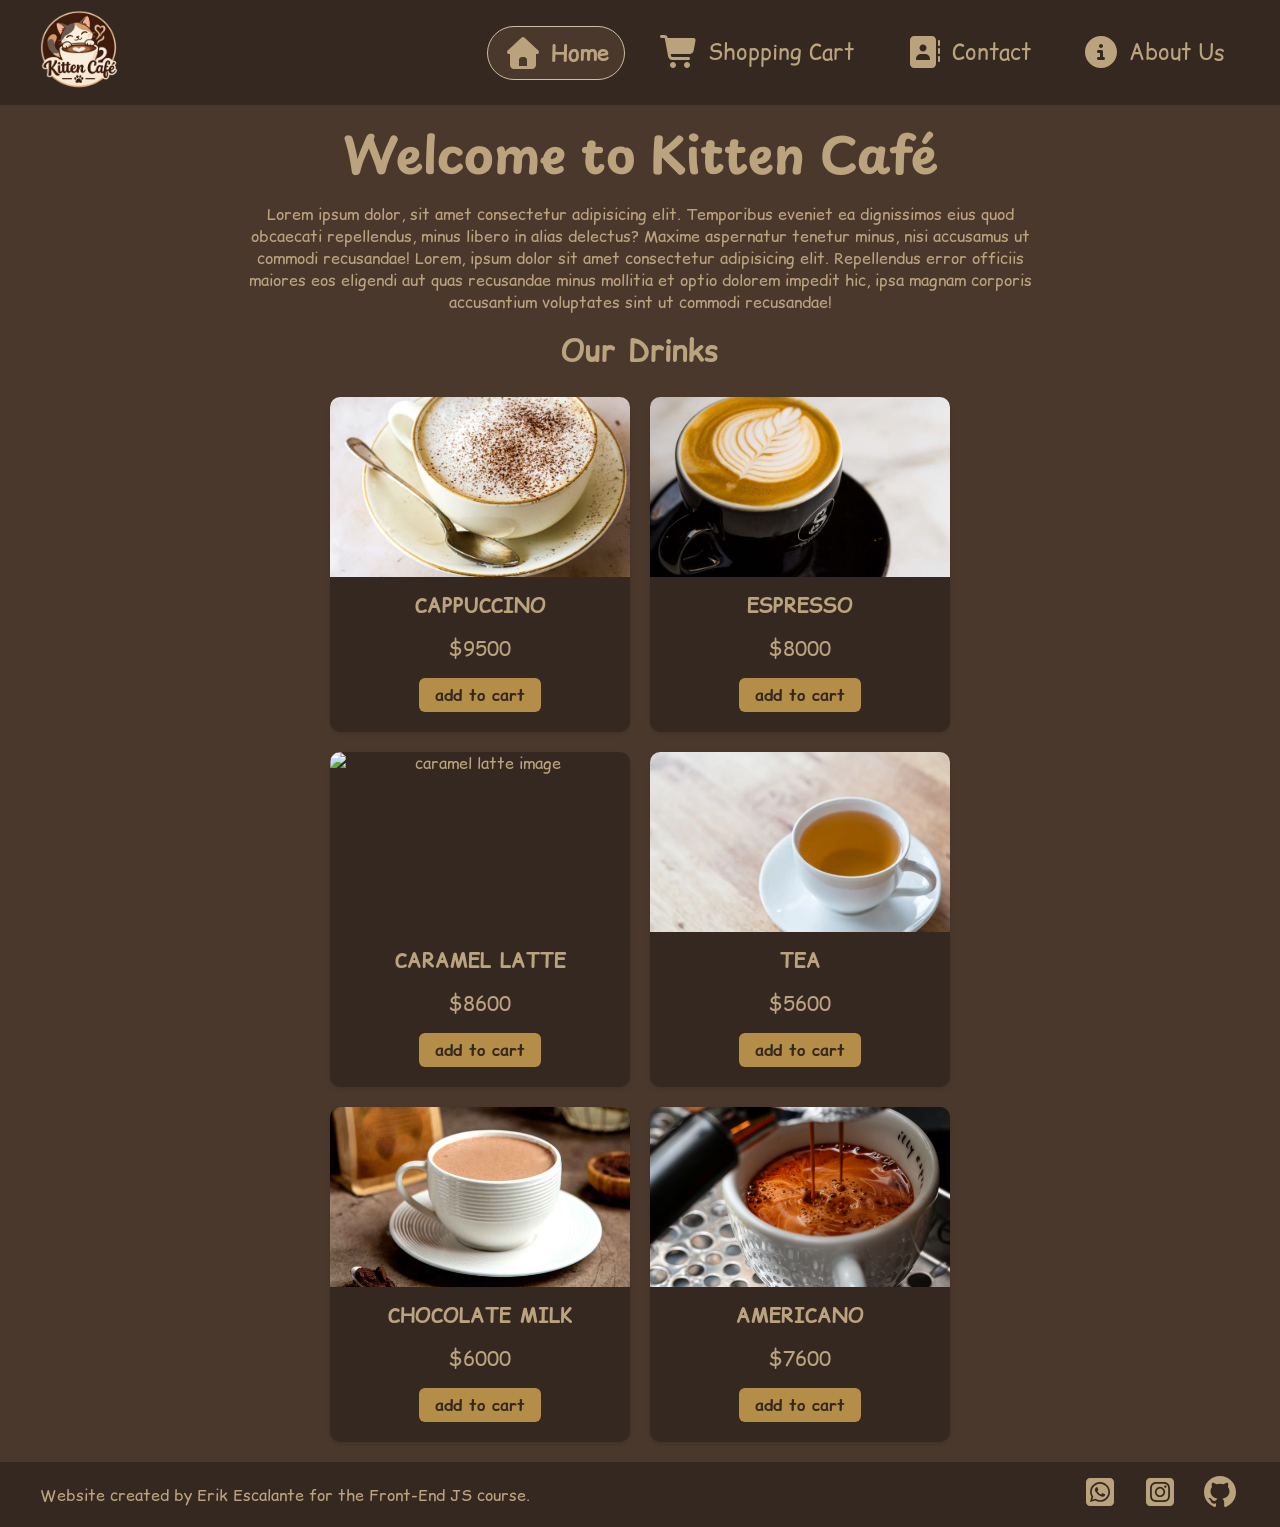
==== index.html @ aff7d435 "tarjetas de la sección drinks agregada mediante js" ====
<!DOCTYPE html>
<html lang="en">
<head>
    <meta charset="UTF-8">
    <meta name="viewport" content="width=device-width, initial-scale=1.0">

    <link rel="icon" type="image/png" href="./img/kitten-cafe-tab.png">

    <link rel="stylesheet" href="./css/styles.css">
    <title>Kitten Café • Home Page</title>
</head>
<body>
    <header>
        <div class="div-logo">
            <a href="./index.html">
                <img class="logo" src="./img/kitten-cafe-logo.png" alt="Logo Kitten Café">
            </a>
        </div>
        <nav class="header-nav">
            <ul class="header-list">
                <li>
                    <a href="./index.html" class="active">
                        <img class="nav-img" src="./img/home.svg" alt="home page link">
                        Home
                    </a>
                </li>
                <li>
                    <a href="./pages/shopping-cart.html">
                        <img class="nav-img" src="./img/cart-shopping.svg" alt="shopping cart page link">
                        Shopping Cart
                    </a>
                </li>
                <li>
                    <a href="./pages/contact.html">
                        <img class="nav-img" src="./img/contact.svg" alt="contact page link">
                        Contact
                    </a>
                </li>
                <li>
                    <a href="./pages/about.html">
                        <img class="nav-img" src="./img/about.svg" alt="about page link">
                        About Us
                    </a>
                </li>
            </ul>
        </nav>
    </header>
    <main>
        <div class="welcome">
            <h1>Welcome to Kitten Café</h1>
            <p>Lorem ipsum dolor, sit amet consectetur adipisicing elit. Temporibus eveniet ea dignissimos eius quod obcaecati repellendus, minus libero in alias delectus? Maxime aspernatur tenetur minus, nisi accusamus ut commodi recusandae! Lorem, ipsum dolor sit amet consectetur adipisicing elit. Repellendus error officiis maiores eos eligendi aut quas recusandae minus mollitia et optio dolorem impedit hic, ipsa magnam corporis accusantium voluptates sint ut commodi recusandae!</p>
        </div>
        <div id="main-grid-index">               
        <!-- <h2>Our drinks</h2>
            <section class="products">
                <article class="card">
                    <img src="./img/cappuccino.jpeg" alt="cappuccino image">
                    <h3>CAPPUCCINO</h3>
                    <p class="product-price">$9.800</p>
                    <button class="btn">add to cart</button>
                </article>
                <article class="card">
                    <img src="./img/espresso.jpg" alt="espresso image">
                    <h3>ESPRESSO</h3>
                    <p class="product-price">$8.000</p>
                    <button class="btn">add to cart</button>
                </article>
                <article class="card">
                    <img src="./img/caramel-latte.jpg" alt="caramel latte image">                    
                    <h3>CARAMEL LATTE</h3>
                    <p class="product-price">$8.600</p>
                    <button class="btn">add to cart</button>
                </article>
                <article class="card">
                    <img src="./img/te.webp" alt="tea image">                    
                    <h3>TEA</h3>
                    <p class="product-price">$5.600</p>
                    <button class="btn">add to cart</button>
                </article>
                <article class="card">
                    <img src="./img/chocolate-caliente.png" alt="milk shake image">                    
                    <h3>CHOCOLATE MILK</h3>
                    <p class="product-price">$6.000</p>
                    <button class="btn">add to cart</button>
                </article>
                <article class="card">
                    <img src="./img/americano.jpg" alt="americano coffee image">
                    <h3>AMERICANO</h3>
                    <p class="product-price">$9.600</p>
                    <button class="btn">add to cart</button>
                </article>
            </section>
            <h2>Our desserts</h2>
            <section class="products">
                <article class="card">
                    <img src="./img/churros.jpeg" alt="churros image">
                    <h3>CHURROS x6</h3>
                    <p class="product-price">$8.200</p>
                    <button class="btn">add to cart</button>
                </article>
                <article class="card">
                    <img src="./img/brownie.jpg" alt="brownie image">
                    <h3>BROWNIE</h3>
                    <p class="product-price">$4.200</p>
                    <button class="btn">add to cart</button>
                </article>
                <article class="card">
                    <img src="./img/flan.jpg" alt="flan image">                    
                    <h3>FLAN</h3>
                    <p class="product-price">$3.600</p>
                    <button class="btn">add to cart</button>
                </article>
                <article class="card">
                    <img src="./img/chocotorta.jpg" alt="chocotorta image">
                    <h3>CHOCOTORTA</h3>
                    <p class="product-price">$4.600</p>
                    <button class="btn">add to cart</button>
                </article>
                <article class="card">
                    <img src="./img/tiramisu.jpg" alt="tiramisu image">                    
                    <h3>TIRAMISU</h3>
                    <p class="product-price">$4.200</p>
                    <button class="btn">add to cart</button>
                </article>
                <article class="card">
                    <img src="./img/bread-pudding.jpg" alt="bread pudding image">                    
                    <h3>BREAD PUDDING</h3>
                    <p class="product-price">$3.600</p>
                    <button class="btn">add to cart</button>
                </article>
            </section>
            <h2>Kitten Combos</h2>
            <section class="products">
                <article class="card combo-card">
                    <span class="badge">15% OFF</span>  
                    <img src="./img/cafe-medialunas.png" alt="coffee and croissant combo">
                    <h3>COFFEE & 2 CROISSANTS</h3>
                    <div class="price-container">
                        <span class="old-price">$12.499</span>
                        <span class="product-price">$11.000</span>
                    </div>
                    <button class="btn">add to cart</button>
                </article>
                <article class="card combo-card">
                    <span class="badge">15% OFF</span>
                    <img src="./img/cappuccino-and-brownie.png" alt="coffee and brownie combo">
                    <h3>COFFEE & BROWNIE</h3>
                    <div class="price-container">
                        <span class="old-price">$14.000</span>
                        <span class="product-price">$12.000</span>
                    </div>
                    <button class="btn">add to cart</button>
                </article>
                <article class="card combo-card">
                    <span class="badge">10% OFF</span>
                    <img src="./img/chocolate-churros.jpg" alt="coffee and churros combo">
                    <h3>CHOCOLATE & 3 CHURROS</h3>
                    <div class="price-container">
                        <span class="old-price">$11.200</span>
                        <span class="product-price">$10.000</span>
                    </div>
                    <button class="btn">add to cart</button>
                </article>
            </section> -->
        </div>
    </main>
    <footer>
        <p class="paragraph">Website created by Erik Escalante for the Front-End JS course.</p>
        <ul class="footer-list">
            <li>
                <a> <!--https://wa.me/qr/GWYOV75KR3HXA1-->
                    <img class="footer-icon" src="./img/whatsapp.svg" alt="whatsapp account">
                </a>
            </li>
            <li>
                <a>  <!--https://www.instagram.com/_erikescalante-->
                    <img class="footer-icon" src="./img/instagram.svg" alt="instagram account">
                </a>
            </li>
            <li>
                <a> <!--https://github.com/erikescalante-->
                    <img class="footer-icon" src="./img/github.svg" alt="github account">
                </a>
            </li>
        </ul>
    </footer>
    <script src="./js/index.js" type="module"></script>
</body>
</html>
---- css/styles.css ----
/* -------------------------------------------------------------------------*/
/*                                  General                                 */
/* -------------------------------------------------------------------------*/

/* ------------------------- DECLARACIÓN DE FUENTES ------------------------- */

@font-face {
    font-family: 'Playpen Sans';
    src: url('../fonts/PlaypenSans-VariableFont_wght.ttf') format('truetype');
    font-weight: 100 800;
    font-style: normal;
    font-display: swap;
}

@font-face {
    font-family: 'Comic Relief';
    src: url('../fonts/ComicRelief-Regular.ttf') format('truetype');
    font-weight: 400;
    font-style: normal;
    font-display: swap;
}

@font-face {
    font-family: 'Comic Relief';
    src: url('../fonts/ComicRelief-Bold.ttf') format('truetype');
    font-weight: 700;
    font-style: normal;
    font-display: swap;
}

* {
    margin: 0;
    padding: 0;
    box-sizing: border-box;
}

::selection {
  background-color: #bba37e;
  color: #fff8f0;
}

html {
    font-size: 62.5%;
}

body {
    font-family: "Comic Relief" ,sans-serif;
    font-size: 1.6rem;
    background-color: #4A382C;
    color: #bba37e;

    display: flex;
    flex-direction: column;
    min-height: 100vh;
}

main {
    width: 90%;
    max-width: 200rem;
    margin: 0 auto;
    padding-bottom: 2rem;
    flex: 1;

    display: flex;
    flex-direction: column;
    align-items: center;
}

h1 {
    font-family: "Playpen Sans";
    font-size: 5rem;
    line-height: 1.15;
    margin: 2rem 0;
}

h2 {
    font-size: 3rem;
    line-height: 1.15;
    margin: 2rem 0;
    align-self: flex-start;
}

/* ----------------------------- HEADER Y FOOTER ---------------------------- */

header, footer {
    background: #342820;
    color: inherit;
    width: 100%;
    padding: 1rem 4rem;
    height: auto;

    display: flex;
    justify-content: space-between;
    align-items: center ;
    flex-wrap: wrap;
    
}

footer {
    font-size: 1.6rem;
}

.logo {
    width: 8rem;
    height: 8rem;
}

.header-nav a {
    font-size: 2.2rem;
    text-decoration: none;
    color: inherit;

    display: inline-flex;
    align-items: center;
    gap: 0.8rem;
    
    padding: 0.6rem 1.5rem;
}

.nav-img, .footer-icon {
    width: 4rem;
    height: 4rem;
}

.header-list, .footer-list{
    list-style: none;
    display: flex;
    flex-wrap: wrap;
    gap: 2rem;
}

/* -------------------------------------------------------------------------*/
/*                                  HOME                                    */
/* -------------------------------------------------------------------------*/

#main-grid-index {
    width: 100%;
    max-width: 94rem;
    display: flex;
    flex-direction: column;
    align-items: center;
    gap: 1rem;
    text-align: center;
}

.products {
    width: 100%;
    display: flex;
    justify-content: center;
    gap: 2rem;
    flex-wrap: wrap;
}

.welcome, .contact{
    display: flex;
    flex-direction: column;
    width: 100%; 
    max-width: 94rem;
    text-align: center;
}

.main-paragraph {
    font-size: 2rem;
}

h2 {
    text-align: left;
}

/* -------------------------- TARJETAS DE PRODUCTOS ------------------------- */
.card {
    width: 30rem;
    background: #342820;
    border: 0px solid;
    border-radius: 1rem;
    overflow: hidden;

    display: flex;
    flex-direction: column;
    align-items: center;
    text-align: center;
    gap: 1rem;
    padding-bottom: 2rem;

    box-shadow: 0 2px 4px rgba(0, 0, 0, 0.1);
    transition: transform 0.3s ease, box-shadow 0.3s ease;
}

.card > img {
    width: 100%;
    height: 18rem;
    object-fit: cover;
}

.btn{
    border: none;
    padding: 0.6rem 1.6rem;
    background: #b48d49;
    border-radius: 0.6rem;
    color: #342820;

    font-size: 1.6rem;
    font-weight: bold;
    font-family: inherit;
    
    cursor: pointer;
    margin-top: auto;
}

.card:hover{
  transform: translateY(-7px);
  box-shadow: 0 8px 16px rgba(0, 0, 0, 0.2);
  border: 2px;
  border-color: #bba37e;
}

.card h3, .product-price{
    font-size: 2rem;
    margin: 0.5rem 0;
}

.product-price {
    margin-top: auto;
}

.logo:hover,  
.header-list li:hover, 
.btn:hover { 
    transform: scale(1.05); 
    transition: 0.3s; 
}

.btn:active {
    transform: scale(1);
    background-color: #fff8f0;
    color: #bba37e;
    transition: none;  /*Cambio de color del botón sin transición (me gusta más así, je)*/
}

.footer-icon:hover {
    transform: scale(1.15); 
    transition: 0.3s; 
}

.header-nav a.active {
    background-color: #4A382C;
    border-radius: 3rem;
    border: 0.1px solid #ccbda4;
    font-weight: bold;
}

/* ------------------------------- PROMOCIONES ------------------------------ */

.combo-card {
    position: relative;
}

/* Etiqueta flotante de descuento */
.badge {
    position: absolute;
    top: 1rem;
    right: 1rem;
    background-color: #e63946;
    color: #ffffff;
    font-size: 1.4rem;
    font-weight: bold;
    padding: 0.4rem 1rem;
    border-radius: 2rem;
}

.price-container {
    display: flex;
    align-items: center;
    gap: 1rem;
    margin-top: auto;
}

.old-price {
    font-size: 1.6rem;
    text-decoration: line-through;
}

/* -------------------------------------------------------------------------- */
/*                                  CONTACTO                                  */
/* -------------------------------------------------------------------------- */

.contact-form {
    width: 100%;
    max-width: 60rem;
    background: #342820;
    border: 0px solid;
    border-radius: 1rem;

    font-size: 2rem;
    display: flex;
    flex-direction: column;
    justify-content: flex-start;
    align-items:stretch;
    gap: 2rem;
    padding: 2rem 3rem;
    margin: 3rem 0;

    box-shadow: 0 2px 4px rgba(0, 0, 0, 0.1);
}

.input-group {
    display: flex;
    flex-direction: column;
    gap: 0.8rem;
    margin-bottom: 2rem;
}

.input-group input,
.input-group textarea {
  min-width: 100%;
  max-width: 100%;
  padding: 1.2rem;
  font-size: 1.6rem;

  color: #2a1e35;
  background-color: #fff7fb;

  border: 2px solid #6e5a8e;
  border-radius: 0.8rem;

  outline: none;
}

.input-group textarea {
  min-height: 15rem;
  max-height: 25rem;
}

.contact {
  width: 100%;
  display: flex;
  flex-direction: column;
  align-items: center;
}
/* -------------------------------------------------------------------------- */
/*                                   CARRITO                                  */
/* -------------------------------------------------------------------------- */



/* -------------------------------------------------------------------------- */
/*                                MEDIA QUERIES                               */
/* -------------------------------------------------------------------------- */

@media (min-width: 140rem) { 
        #main-grid-index, .welcome {
        max-width: 190rem; 
    }
}

@media (max-width: 90rem) {
    h2 {
        align-self: center;
    }
    .products, .welcome {
        max-width: 80rem; 
    }
}

@media (max-width: 650px) {
    .header-nav, .header-list {
        flex-direction: column;
        justify-content: center;
        margin: 0;
    }
}
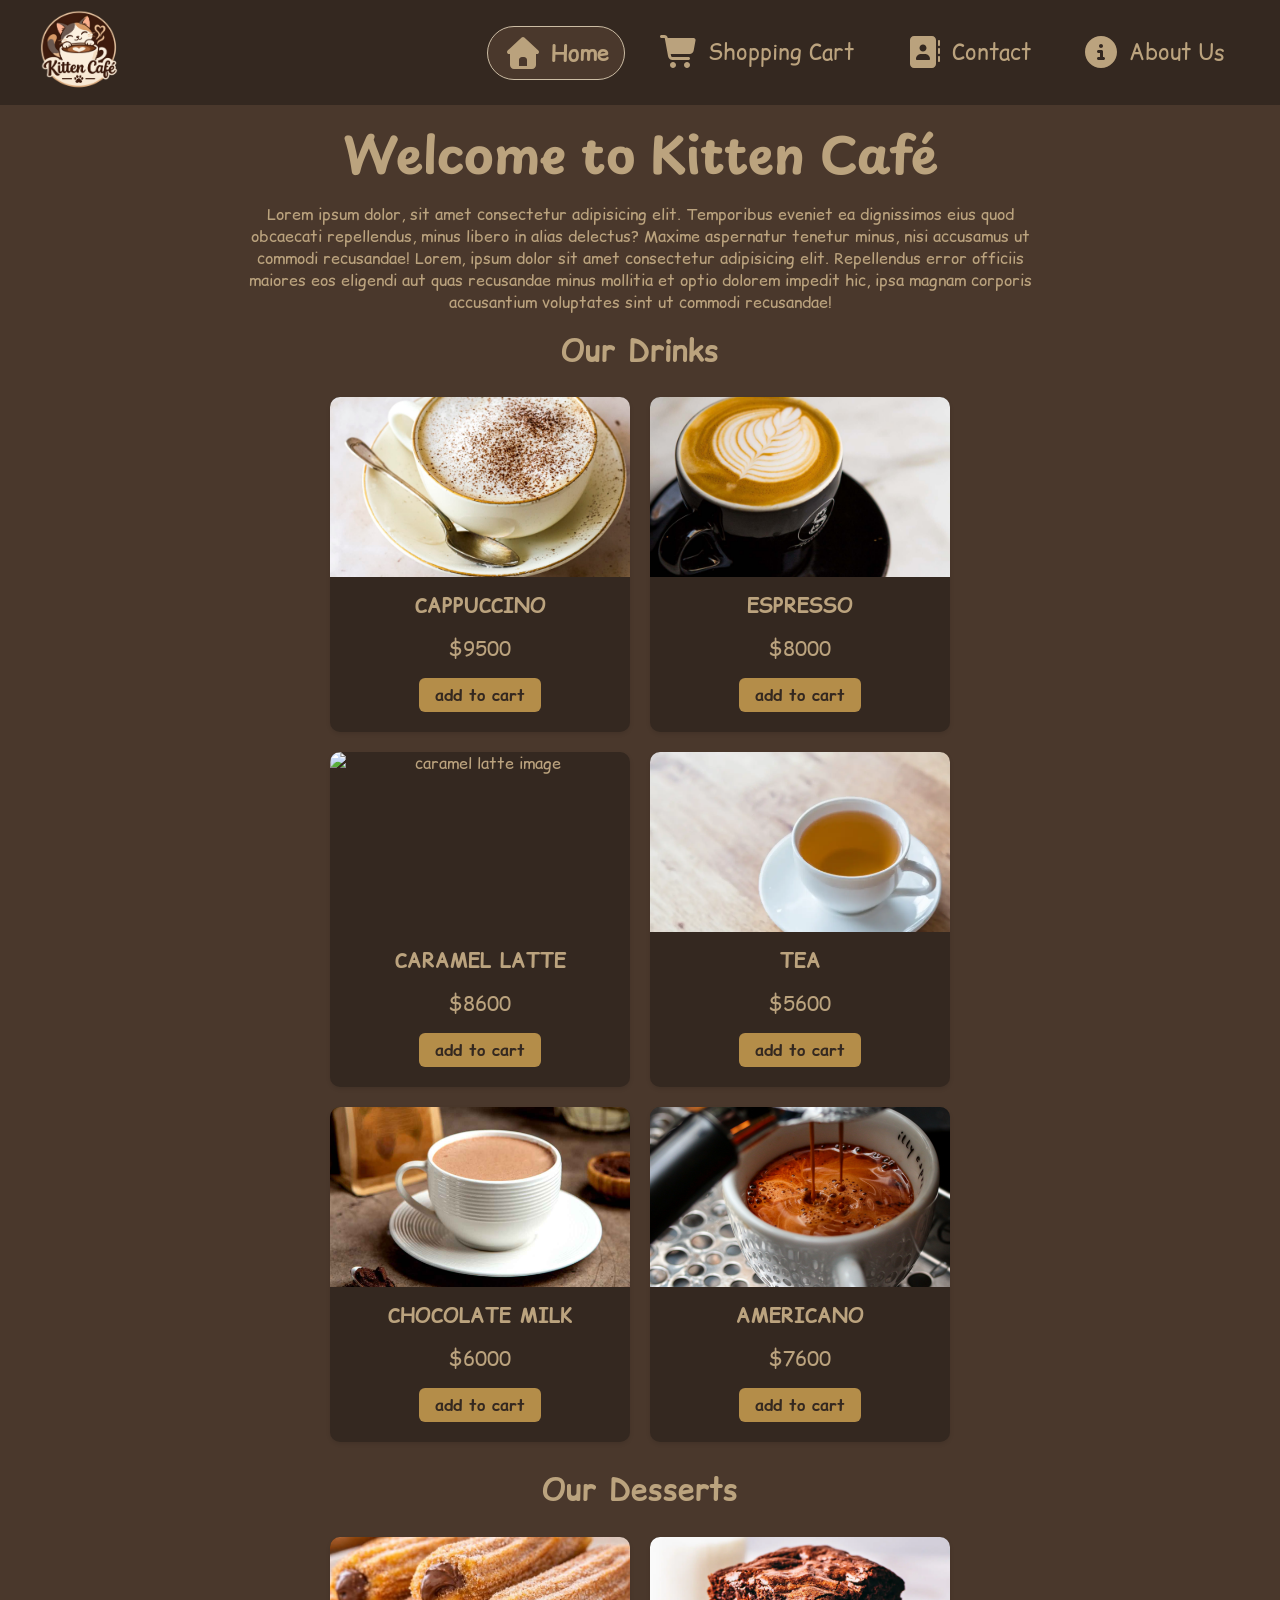
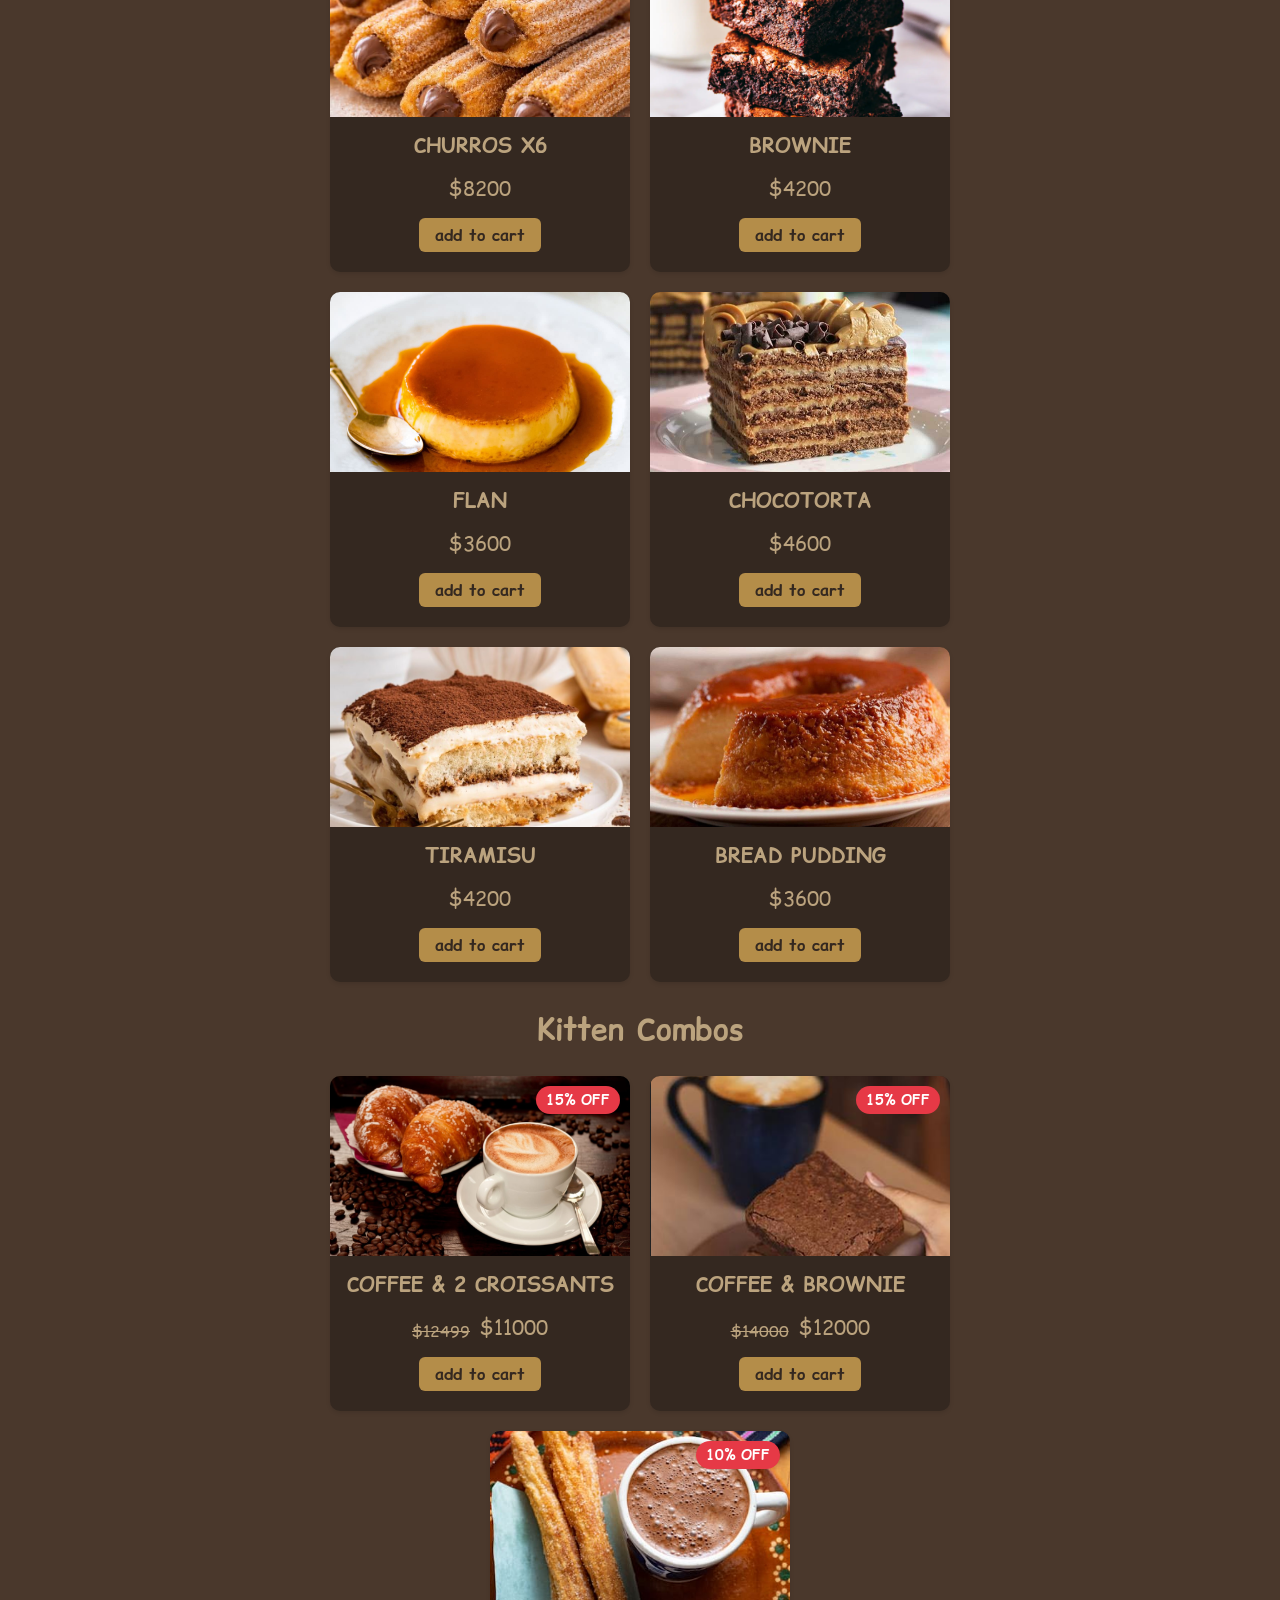
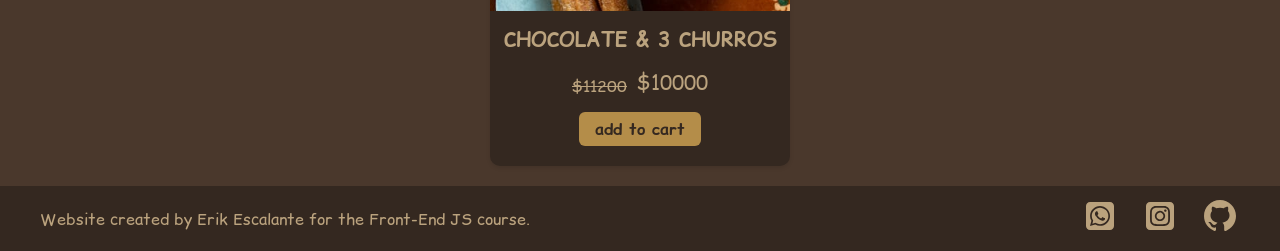
==== commit 5482c20d: "tarjetas de las tres secciones en home agregadas mediante js" ====
--- a/index.html
+++ b/index.html
@@ -50,119 +50,7 @@
             <h1>Welcome to Kitten Café</h1>
             <p>Lorem ipsum dolor, sit amet consectetur adipisicing elit. Temporibus eveniet ea dignissimos eius quod obcaecati repellendus, minus libero in alias delectus? Maxime aspernatur tenetur minus, nisi accusamus ut commodi recusandae! Lorem, ipsum dolor sit amet consectetur adipisicing elit. Repellendus error officiis maiores eos eligendi aut quas recusandae minus mollitia et optio dolorem impedit hic, ipsa magnam corporis accusantium voluptates sint ut commodi recusandae!</p>
         </div>
-        <div id="main-grid-index">               
-        <!-- <h2>Our drinks</h2>
-            <section class="products">
-                <article class="card">
-                    <img src="./img/cappuccino.jpeg" alt="cappuccino image">
-                    <h3>CAPPUCCINO</h3>
-                    <p class="product-price">$9.800</p>
-                    <button class="btn">add to cart</button>
-                </article>
-                <article class="card">
-                    <img src="./img/espresso.jpg" alt="espresso image">
-                    <h3>ESPRESSO</h3>
-                    <p class="product-price">$8.000</p>
-                    <button class="btn">add to cart</button>
-                </article>
-                <article class="card">
-                    <img src="./img/caramel-latte.jpg" alt="caramel latte image">                    
-                    <h3>CARAMEL LATTE</h3>
-                    <p class="product-price">$8.600</p>
-                    <button class="btn">add to cart</button>
-                </article>
-                <article class="card">
-                    <img src="./img/te.webp" alt="tea image">                    
-                    <h3>TEA</h3>
-                    <p class="product-price">$5.600</p>
-                    <button class="btn">add to cart</button>
-                </article>
-                <article class="card">
-                    <img src="./img/chocolate-caliente.png" alt="milk shake image">                    
-                    <h3>CHOCOLATE MILK</h3>
-                    <p class="product-price">$6.000</p>
-                    <button class="btn">add to cart</button>
-                </article>
-                <article class="card">
-                    <img src="./img/americano.jpg" alt="americano coffee image">
-                    <h3>AMERICANO</h3>
-                    <p class="product-price">$9.600</p>
-                    <button class="btn">add to cart</button>
-                </article>
-            </section>
-            <h2>Our desserts</h2>
-            <section class="products">
-                <article class="card">
-                    <img src="./img/churros.jpeg" alt="churros image">
-                    <h3>CHURROS x6</h3>
-                    <p class="product-price">$8.200</p>
-                    <button class="btn">add to cart</button>
-                </article>
-                <article class="card">
-                    <img src="./img/brownie.jpg" alt="brownie image">
-                    <h3>BROWNIE</h3>
-                    <p class="product-price">$4.200</p>
-                    <button class="btn">add to cart</button>
-                </article>
-                <article class="card">
-                    <img src="./img/flan.jpg" alt="flan image">                    
-                    <h3>FLAN</h3>
-                    <p class="product-price">$3.600</p>
-                    <button class="btn">add to cart</button>
-                </article>
-                <article class="card">
-                    <img src="./img/chocotorta.jpg" alt="chocotorta image">
-                    <h3>CHOCOTORTA</h3>
-                    <p class="product-price">$4.600</p>
-                    <button class="btn">add to cart</button>
-                </article>
-                <article class="card">
-                    <img src="./img/tiramisu.jpg" alt="tiramisu image">                    
-                    <h3>TIRAMISU</h3>
-                    <p class="product-price">$4.200</p>
-                    <button class="btn">add to cart</button>
-                </article>
-                <article class="card">
-                    <img src="./img/bread-pudding.jpg" alt="bread pudding image">                    
-                    <h3>BREAD PUDDING</h3>
-                    <p class="product-price">$3.600</p>
-                    <button class="btn">add to cart</button>
-                </article>
-            </section>
-            <h2>Kitten Combos</h2>
-            <section class="products">
-                <article class="card combo-card">
-                    <span class="badge">15% OFF</span>  
-                    <img src="./img/cafe-medialunas.png" alt="coffee and croissant combo">
-                    <h3>COFFEE & 2 CROISSANTS</h3>
-                    <div class="price-container">
-                        <span class="old-price">$12.499</span>
-                        <span class="product-price">$11.000</span>
-                    </div>
-                    <button class="btn">add to cart</button>
-                </article>
-                <article class="card combo-card">
-                    <span class="badge">15% OFF</span>
-                    <img src="./img/cappuccino-and-brownie.png" alt="coffee and brownie combo">
-                    <h3>COFFEE & BROWNIE</h3>
-                    <div class="price-container">
-                        <span class="old-price">$14.000</span>
-                        <span class="product-price">$12.000</span>
-                    </div>
-                    <button class="btn">add to cart</button>
-                </article>
-                <article class="card combo-card">
-                    <span class="badge">10% OFF</span>
-                    <img src="./img/chocolate-churros.jpg" alt="coffee and churros combo">
-                    <h3>CHOCOLATE & 3 CHURROS</h3>
-                    <div class="price-container">
-                        <span class="old-price">$11.200</span>
-                        <span class="product-price">$10.000</span>
-                    </div>
-                    <button class="btn">add to cart</button>
-                </article>
-            </section> -->
-        </div>
+        <div id="main-grid-index"></div>
     </main>
     <footer>
         <p class="paragraph">Website created by Erik Escalante for the Front-End JS course.</p>
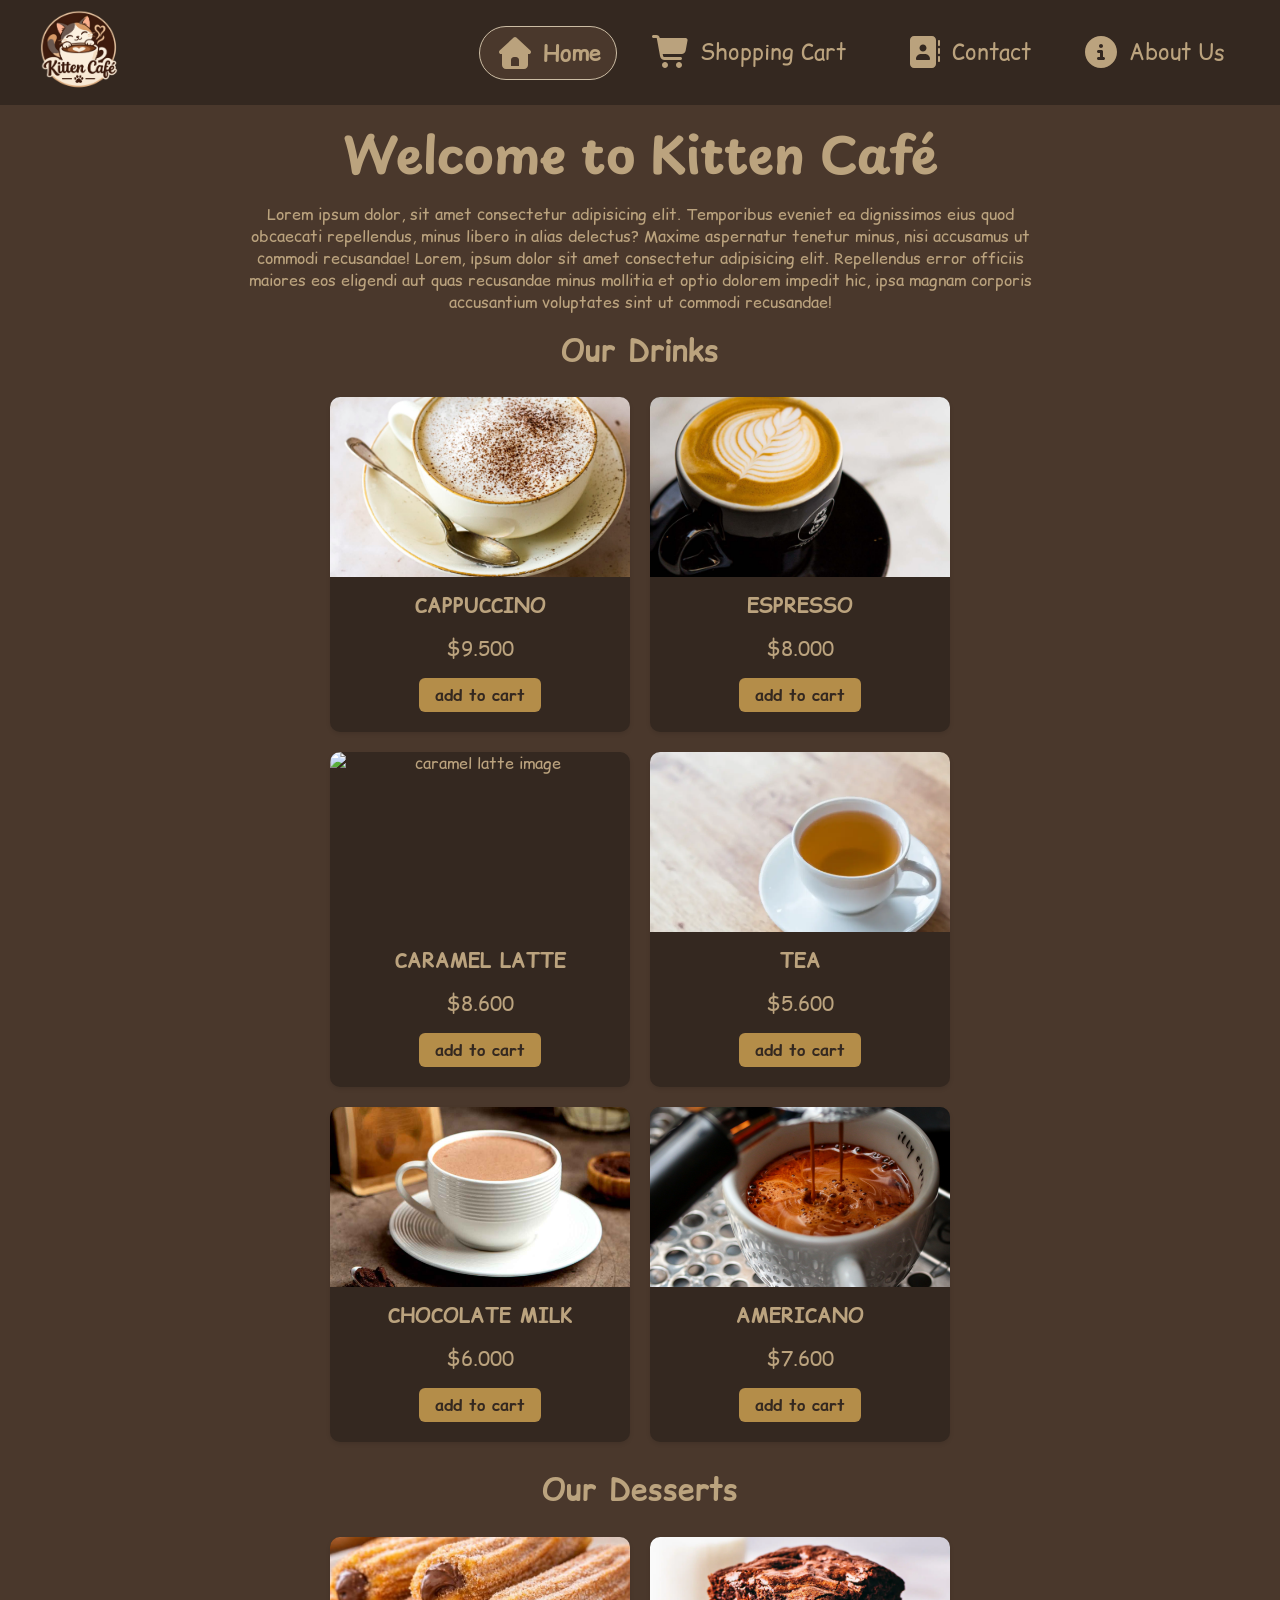
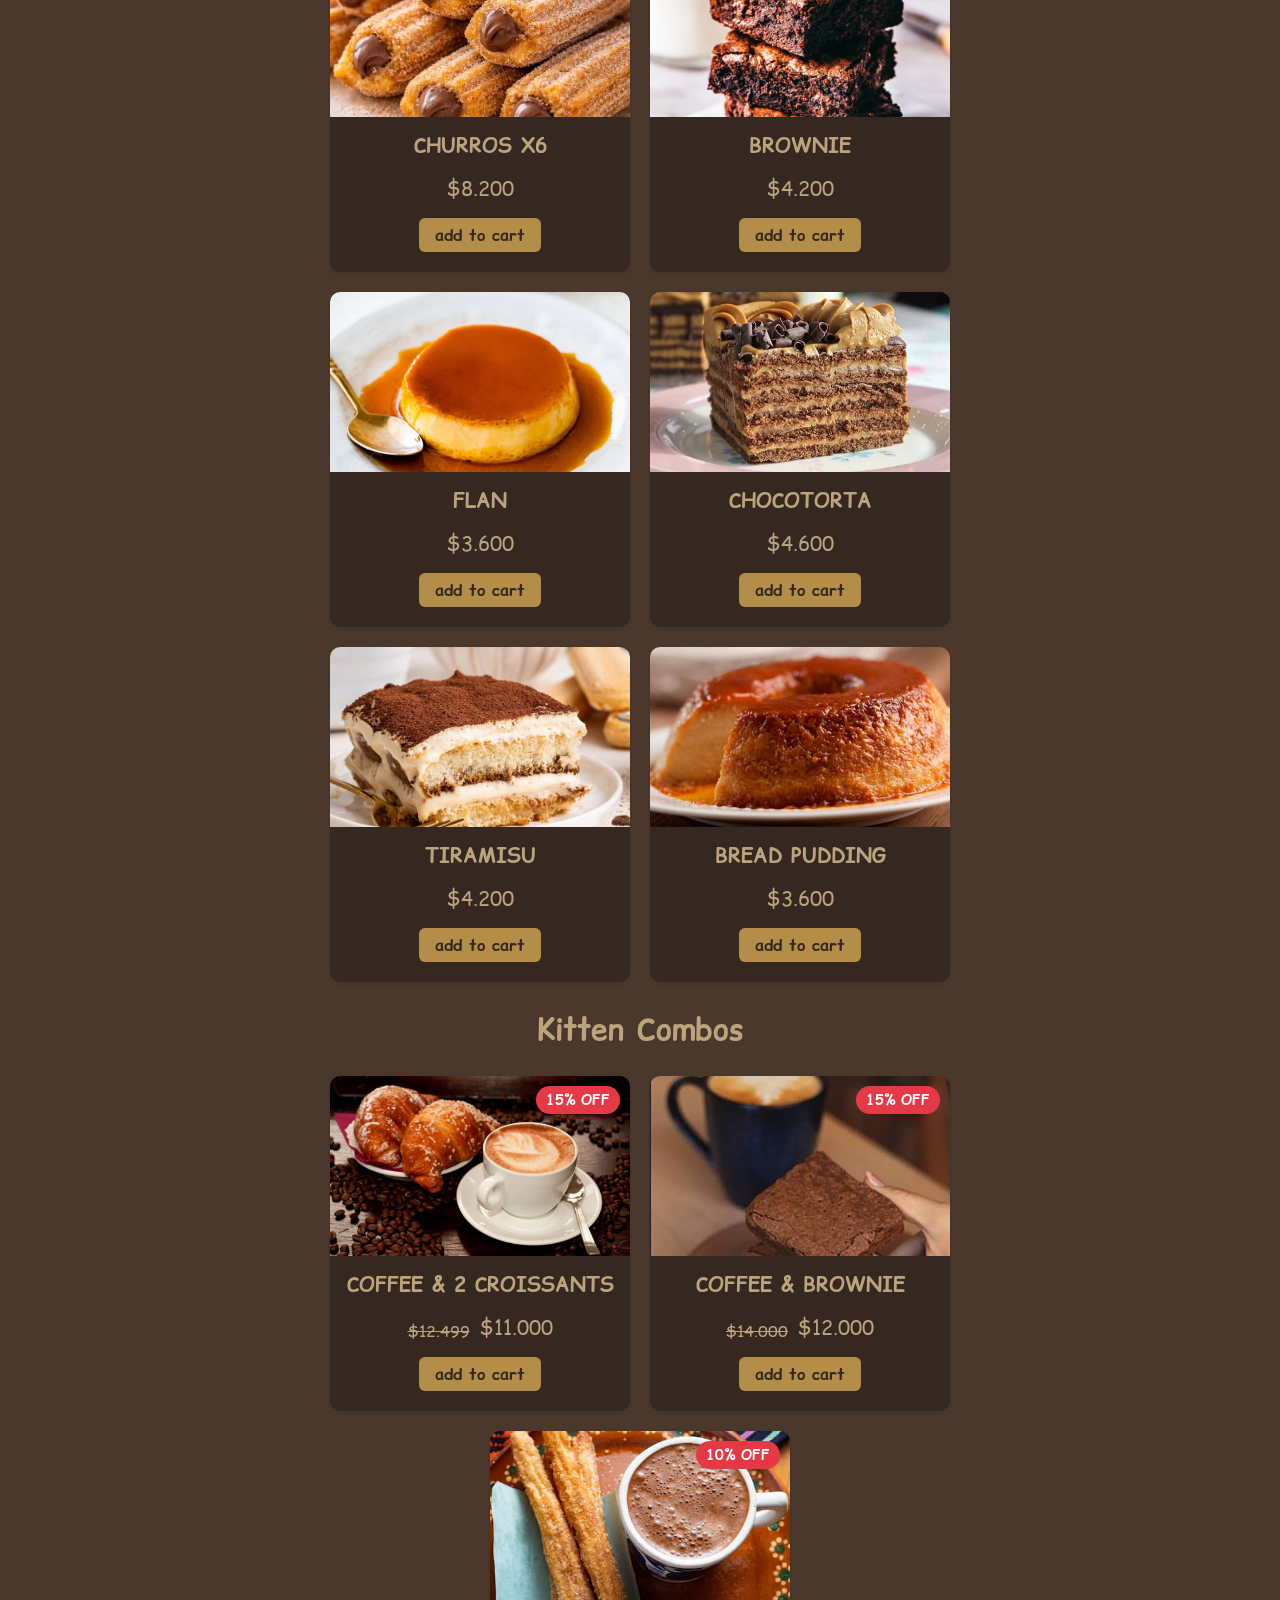
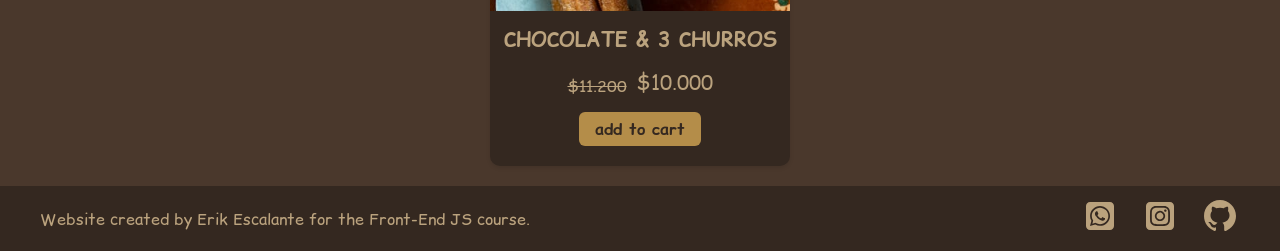
==== commit 3d059440: "contador de productos en el carrito" ====
--- a/index.html
+++ b/index.html
@@ -28,6 +28,7 @@
                     <a href="./pages/shopping-cart.html">
                         <img class="nav-img" src="./img/cart-shopping.svg" alt="shopping cart page link">
                         Shopping Cart
+                        <span id="cart-counter"></span>
                     </a>
                 </li>
                 <li>
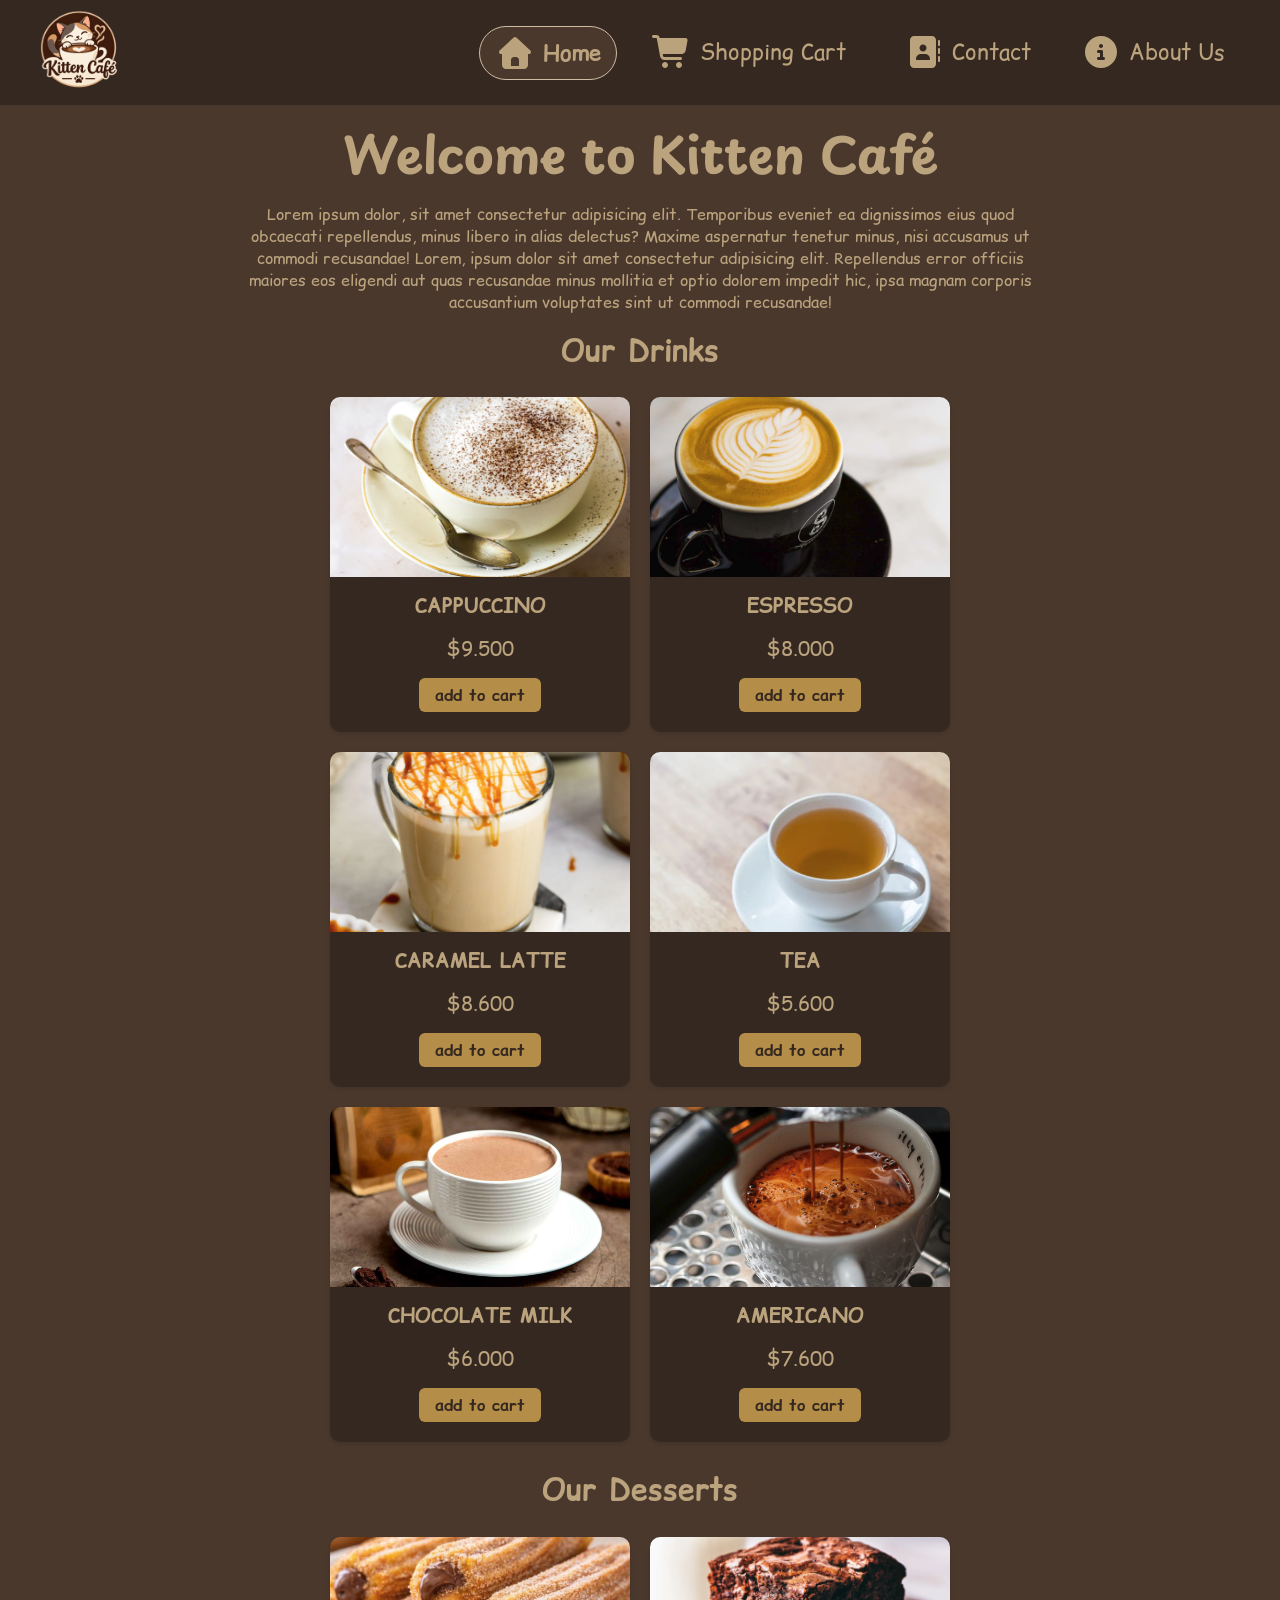
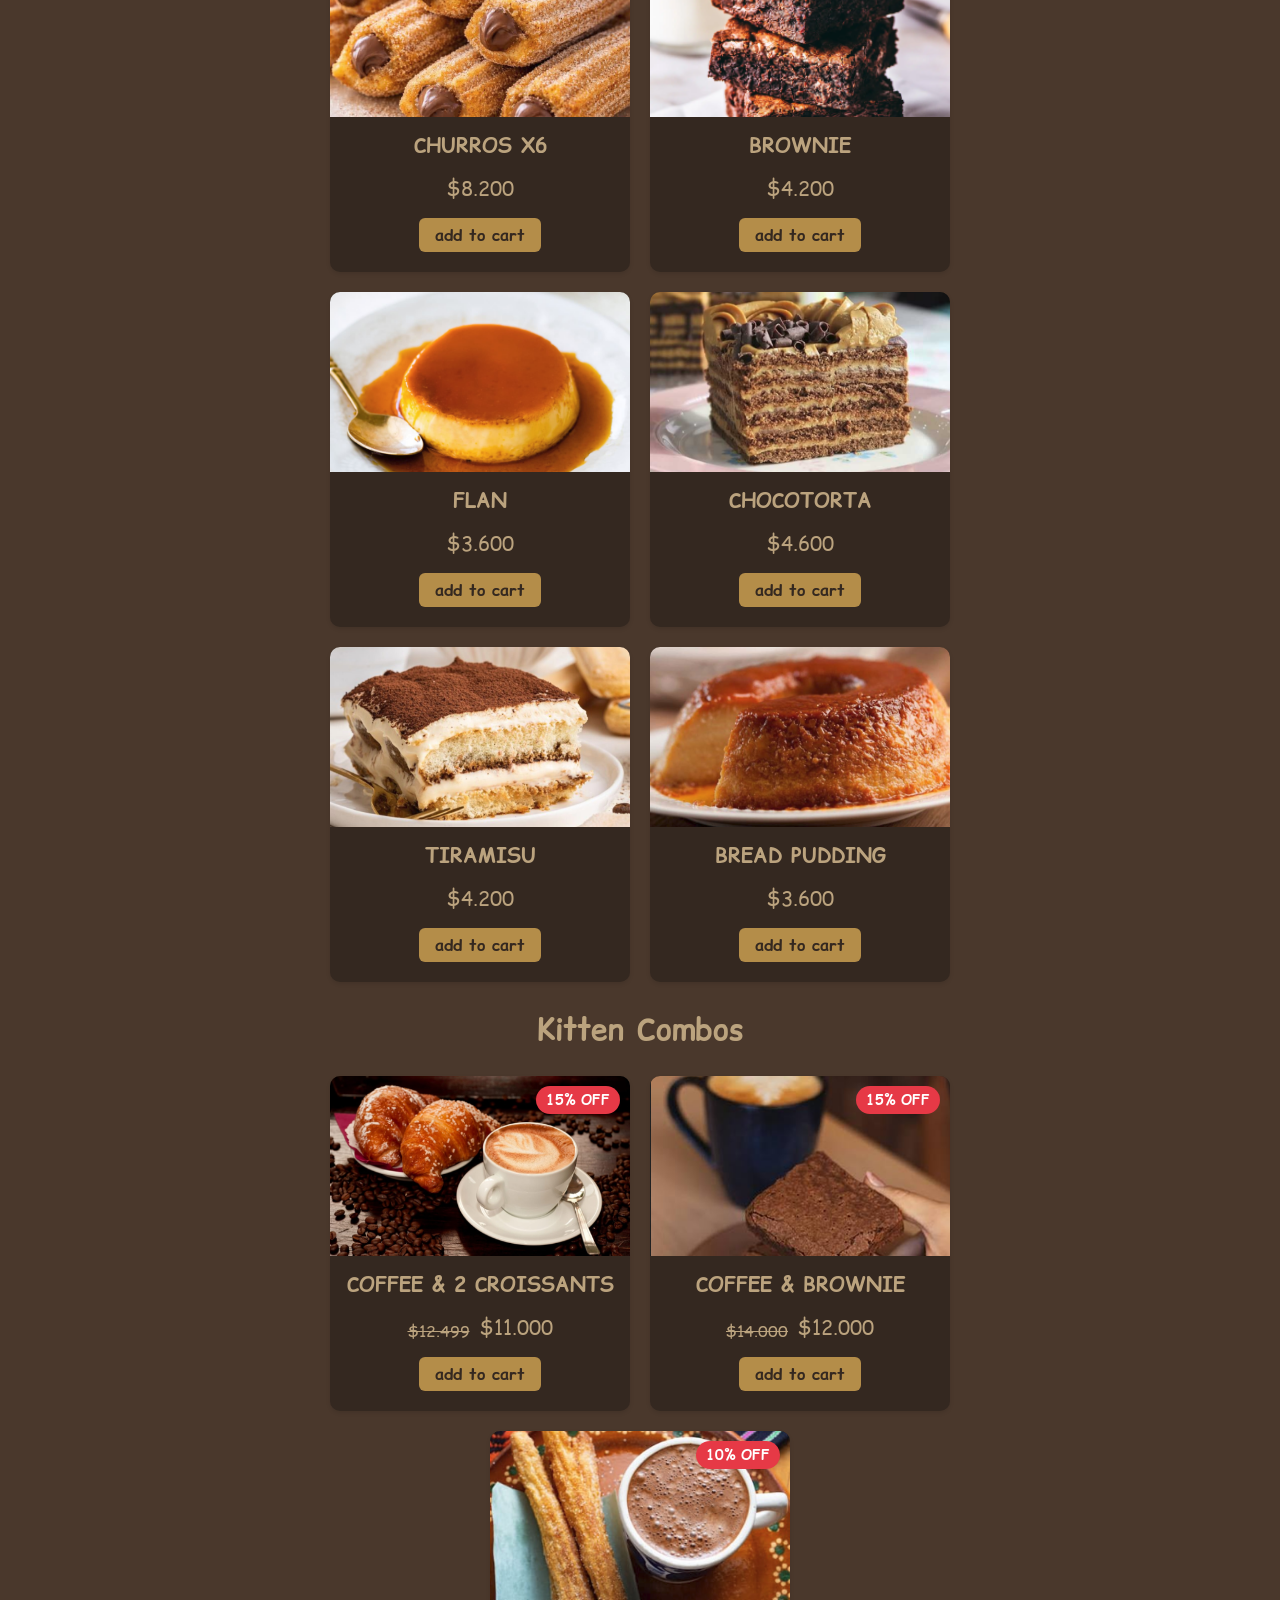
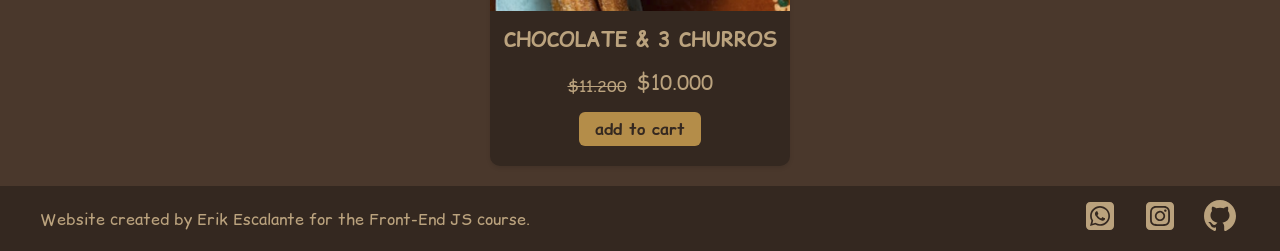
==== commit 5503f869: "cambio de imagenes de productos" ====
--- a/index.html
+++ b/index.html
@@ -25,10 +25,10 @@
                     </a>
                 </li>
                 <li>
-                    <a href="./pages/shopping-cart.html">
+                    <a href="./pages/shopping-cart.html" class= "nav-cart-link">
                         <img class="nav-img" src="./img/cart-shopping.svg" alt="shopping cart page link">
                         Shopping Cart
-                        <span id="cart-counter"></span>
+                        <span class="cart-counter" id="cart-counter"></span>
                     </a>
                 </li>
                 <li>
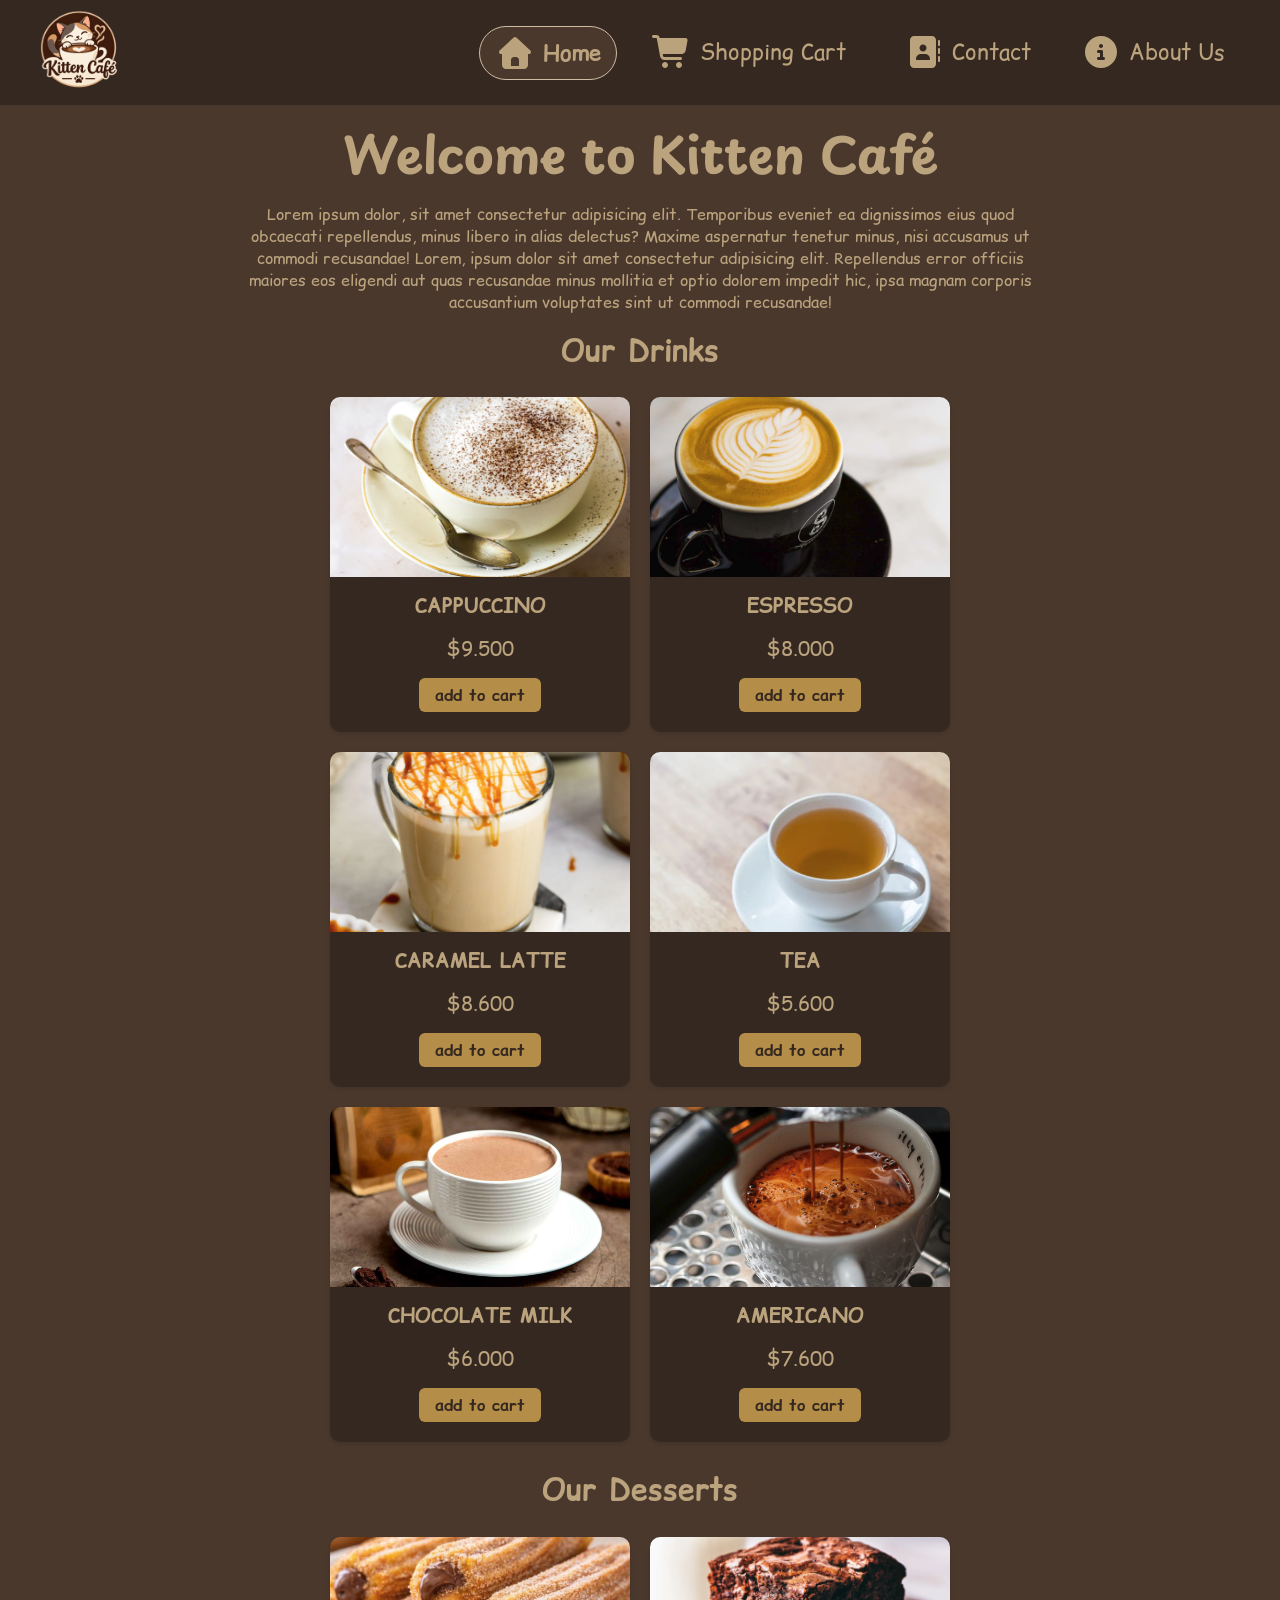
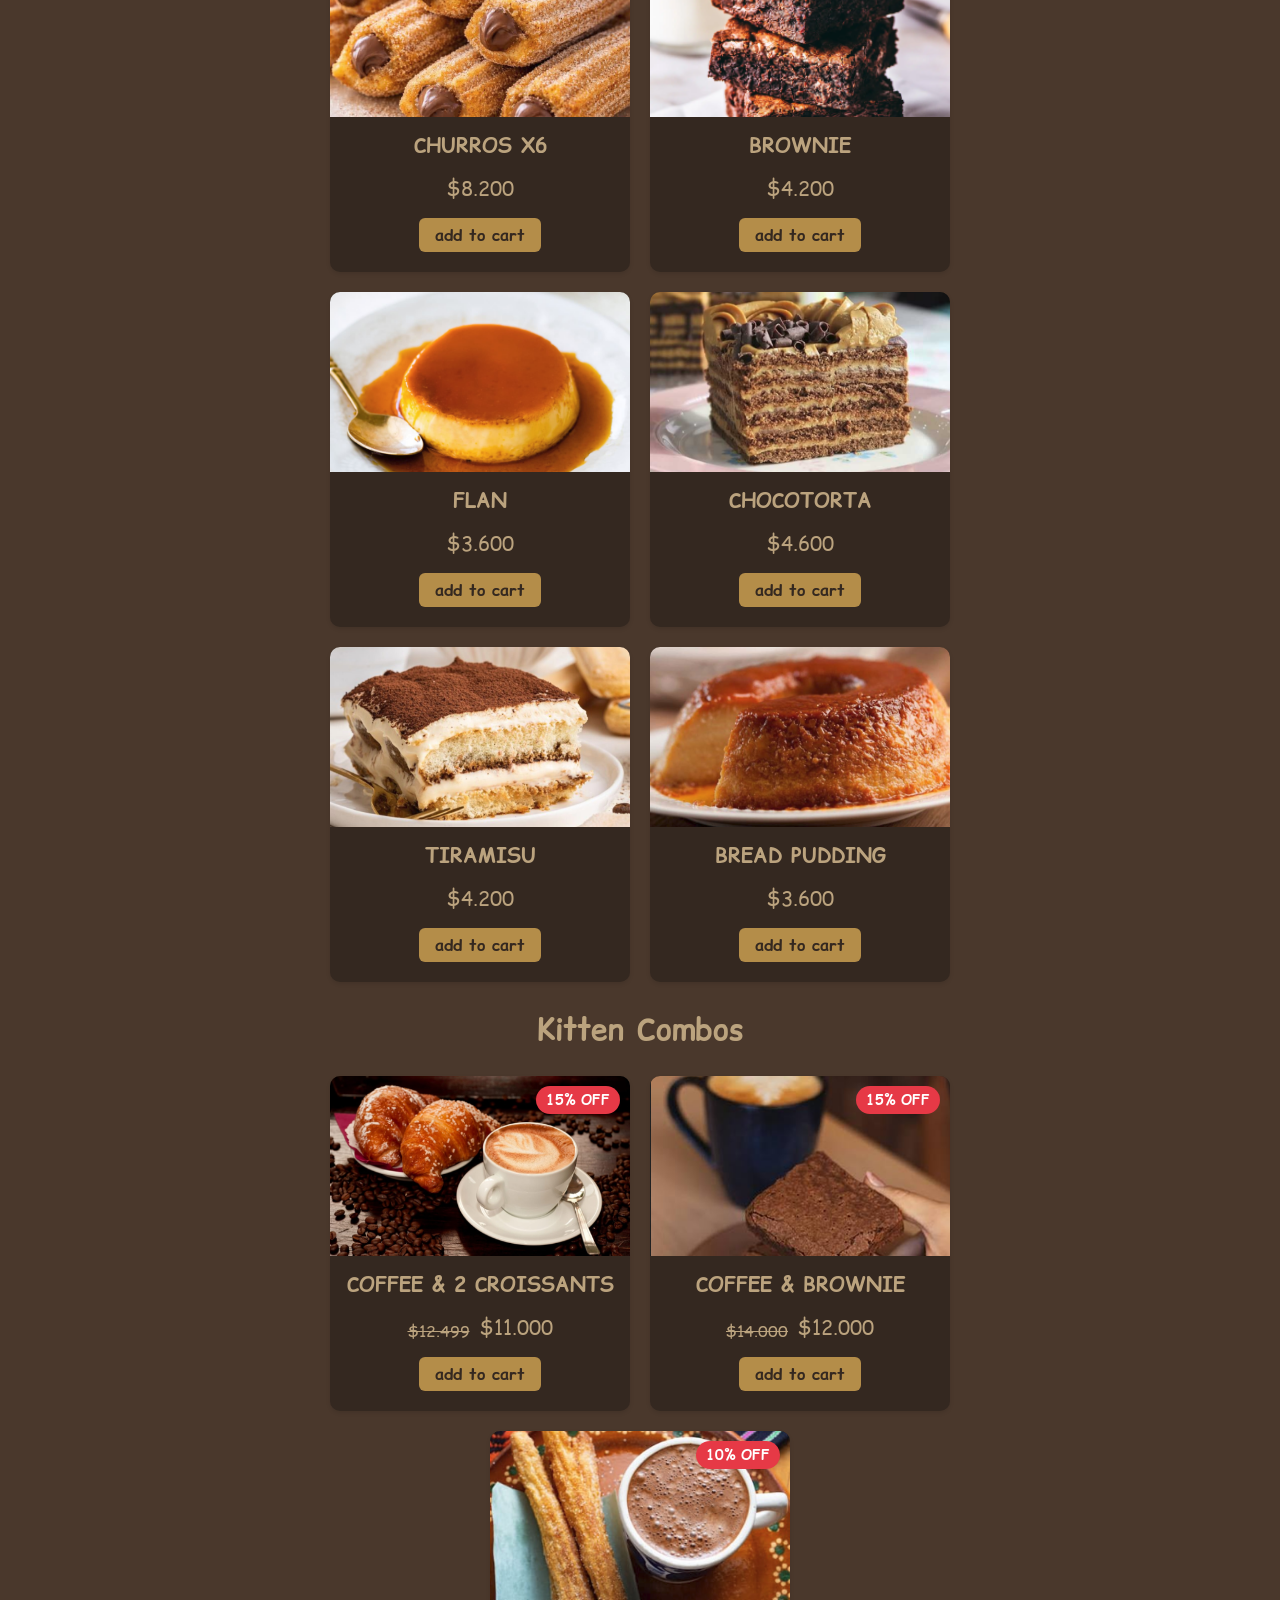
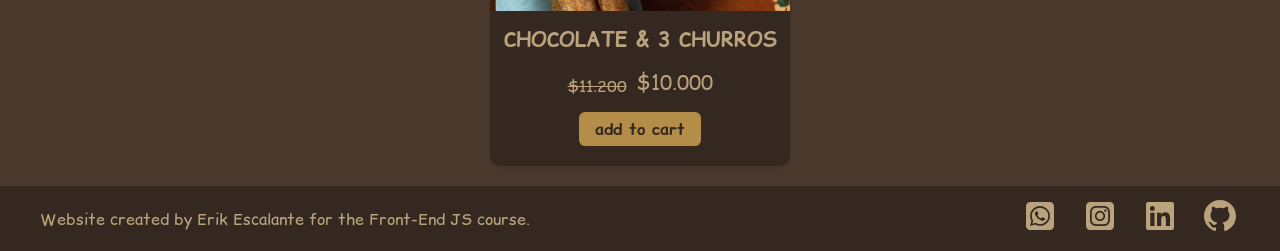
==== commit 593de683: "enlaces de footer ajustados" ====
--- a/index.html
+++ b/index.html
@@ -58,17 +58,22 @@
         <ul class="footer-list">
             <li>
                 <a> <!--https://wa.me/qr/GWYOV75KR3HXA1-->
-                    <img class="footer-icon" src="./img/whatsapp.svg" alt="whatsapp account">
+                    <img class="footer-icon" src="./img/whatsapp.svg" alt="whatsapp account link">
                 </a>
             </li>
             <li>
                 <a>  <!--https://www.instagram.com/_erikescalante-->
-                    <img class="footer-icon" src="./img/instagram.svg" alt="instagram account">
+                    <img class="footer-icon" src="./img/instagram.svg" alt="instagram account link">
                 </a>
             </li>
             <li>
-                <a> <!--https://github.com/erikescalante-->
-                    <img class="footer-icon" src="./img/github.svg" alt="github account">
+                <a href="https://www.linkedin.com/in/erikescalantee/" target="_blank">
+                    <img class="footer-icon" src="./img/linkedin.svg" alt="linkedin account link">
+                </a>
+            </li>
+            <li>
+                <a href="https://github.com/erikescalante" target="_blank"> 
+                    <img class="footer-icon" src="./img/github.svg" alt="github account link">
                 </a>
             </li>
         </ul>
